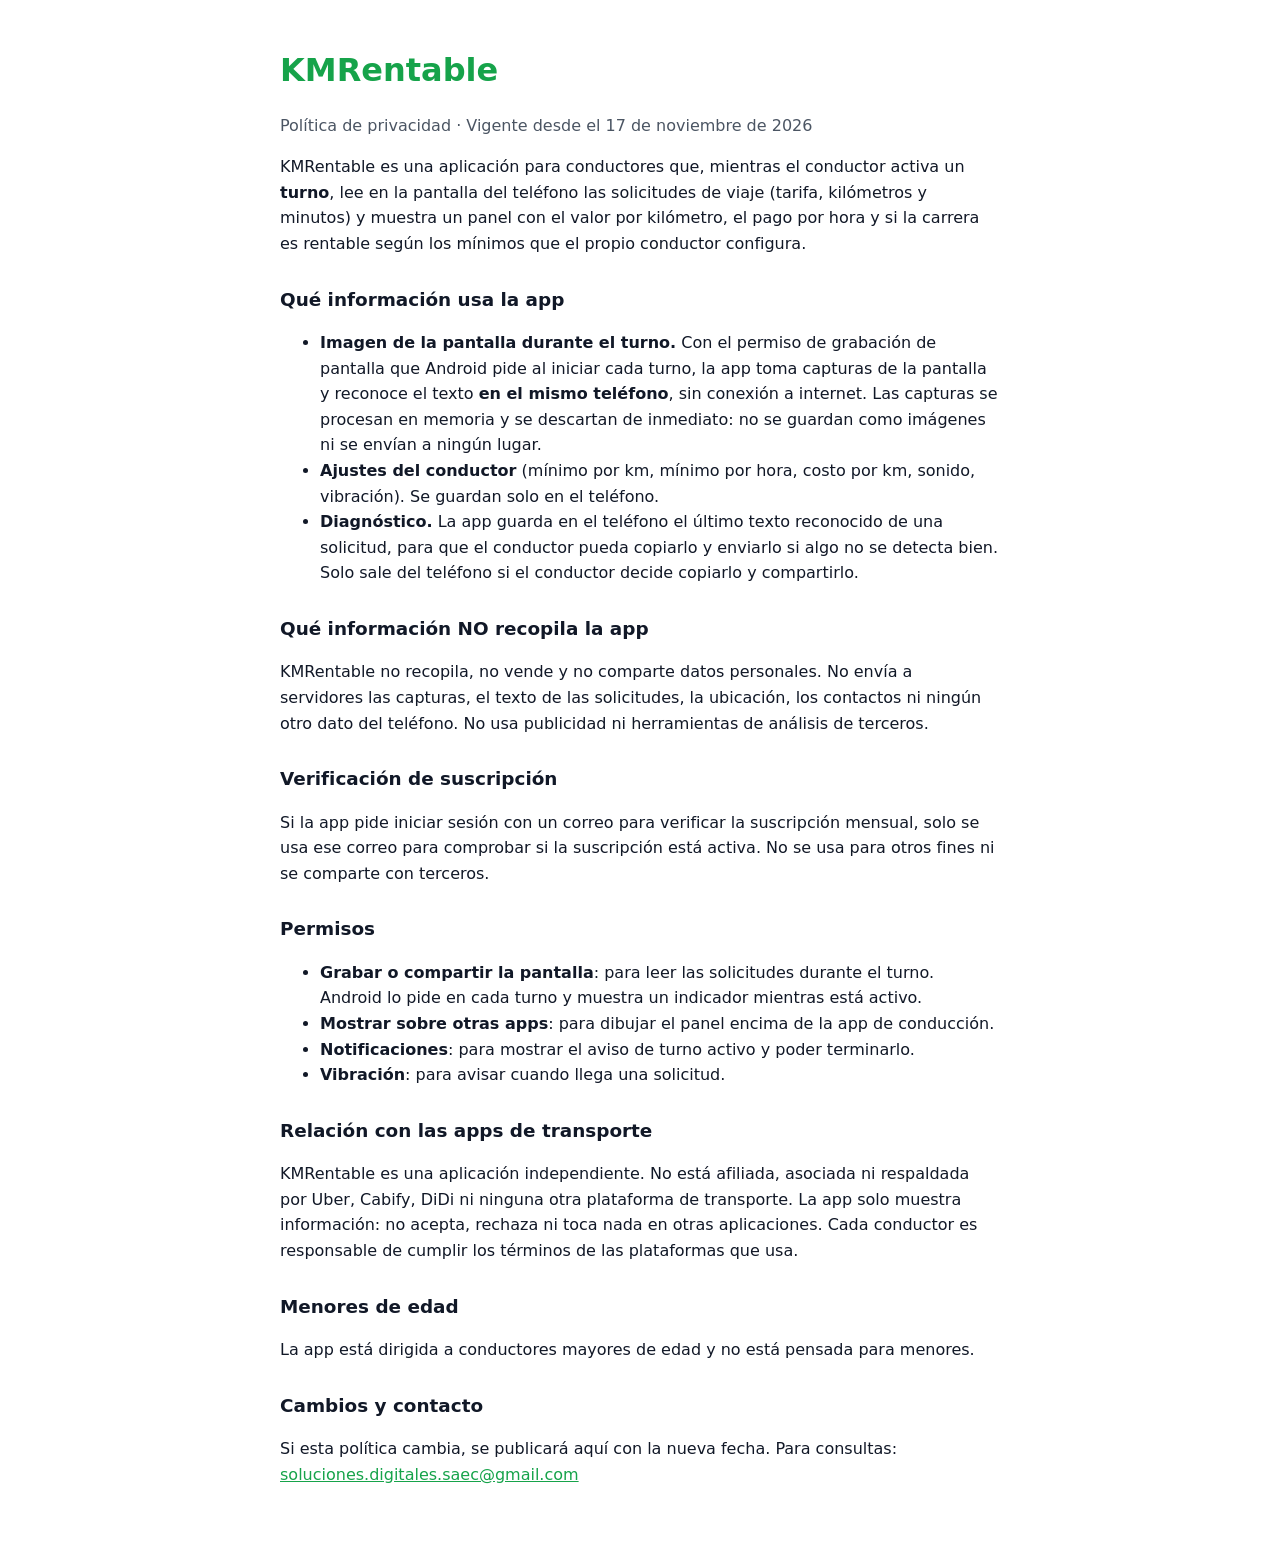
==== carrera-rentable/play/politica-privacidad.html @ ff3455c7 "Preparar Google Play: política de privacidad, ficha, AAB con clave de subida - play/politica-privaci" ====
<!doctype html>
<html lang="es">
<head>
<meta charset="utf-8">
<meta name="viewport" content="width=device-width, initial-scale=1">
<title>KMRentable · Política de privacidad</title>
<style>
  :root { --bg: #ffffff; --fg: #111827; --muted: #4b5563; --accent: #16a34a; }
  @media (prefers-color-scheme: dark) { :root { --bg: #001220; --fg: #f3f4f6; --muted: #9ca3af; --accent: #4ade80; } }
  body { background: var(--bg); color: var(--fg); font-family: system-ui, -apple-system, "Segoe UI", Roboto, sans-serif;
         line-height: 1.6; margin: 0; padding: 24px 16px 48px; }
  main { max-width: 720px; margin: 0 auto; }
  h1 { color: var(--accent); margin-bottom: 4px; }
  h2 { margin-top: 28px; font-size: 1.15rem; }
  .muted { color: var(--muted); }
  a { color: var(--accent); }
</style>
</head>
<body>
<main>
<h1>KMRentable</h1>
<p class="muted">Política de privacidad · Vigente desde el 17 de noviembre de 2026</p>

<p>KMRentable es una aplicación para conductores que, mientras el conductor activa un <strong>turno</strong>,
lee en la pantalla del teléfono las solicitudes de viaje (tarifa, kilómetros y minutos) y muestra un panel
con el valor por kilómetro, el pago por hora y si la carrera es rentable según los mínimos que el propio
conductor configura.</p>

<h2>Qué información usa la app</h2>
<ul>
  <li><strong>Imagen de la pantalla durante el turno.</strong> Con el permiso de grabación de pantalla que Android
      pide al iniciar cada turno, la app toma capturas de la pantalla y reconoce el texto <strong>en el mismo
      teléfono</strong>, sin conexión a internet. Las capturas se procesan en memoria y se descartan de inmediato:
      no se guardan como imágenes ni se envían a ningún lugar.</li>
  <li><strong>Ajustes del conductor</strong> (mínimo por km, mínimo por hora, costo por km, sonido, vibración).
      Se guardan solo en el teléfono.</li>
  <li><strong>Diagnóstico.</strong> La app guarda en el teléfono el último texto reconocido de una solicitud,
      para que el conductor pueda copiarlo y enviarlo si algo no se detecta bien. Solo sale del teléfono si el
      conductor decide copiarlo y compartirlo.</li>
</ul>

<h2>Qué información NO recopila la app</h2>
<p>KMRentable no recopila, no vende y no comparte datos personales. No envía a servidores las capturas, el texto
de las solicitudes, la ubicación, los contactos ni ningún otro dato del teléfono. No usa publicidad ni
herramientas de análisis de terceros.</p>

<h2>Verificación de suscripción</h2>
<p>Si la app pide iniciar sesión con un correo para verificar la suscripción mensual, solo se usa ese correo para
comprobar si la suscripción está activa. No se usa para otros fines ni se comparte con terceros.</p>

<h2>Permisos</h2>
<ul>
  <li><strong>Grabar o compartir la pantalla</strong>: para leer las solicitudes durante el turno. Android lo
      pide en cada turno y muestra un indicador mientras está activo.</li>
  <li><strong>Mostrar sobre otras apps</strong>: para dibujar el panel encima de la app de conducción.</li>
  <li><strong>Notificaciones</strong>: para mostrar el aviso de turno activo y poder terminarlo.</li>
  <li><strong>Vibración</strong>: para avisar cuando llega una solicitud.</li>
</ul>

<h2>Relación con las apps de transporte</h2>
<p>KMRentable es una aplicación independiente. No está afiliada, asociada ni respaldada por Uber, Cabify, DiDi ni
ninguna otra plataforma de transporte. La app solo muestra información: no acepta, rechaza ni toca nada en otras
aplicaciones. Cada conductor es responsable de cumplir los términos de las plataformas que usa.</p>

<h2>Menores de edad</h2>
<p>La app está dirigida a conductores mayores de edad y no está pensada para menores.</p>

<h2>Cambios y contacto</h2>
<p>Si esta política cambia, se publicará aquí con la nueva fecha. Para consultas:
<a href="mailto:soluciones.digitales.saec@gmail.com">soluciones.digitales.saec@gmail.com</a></p>
</main>
</body>
</html>
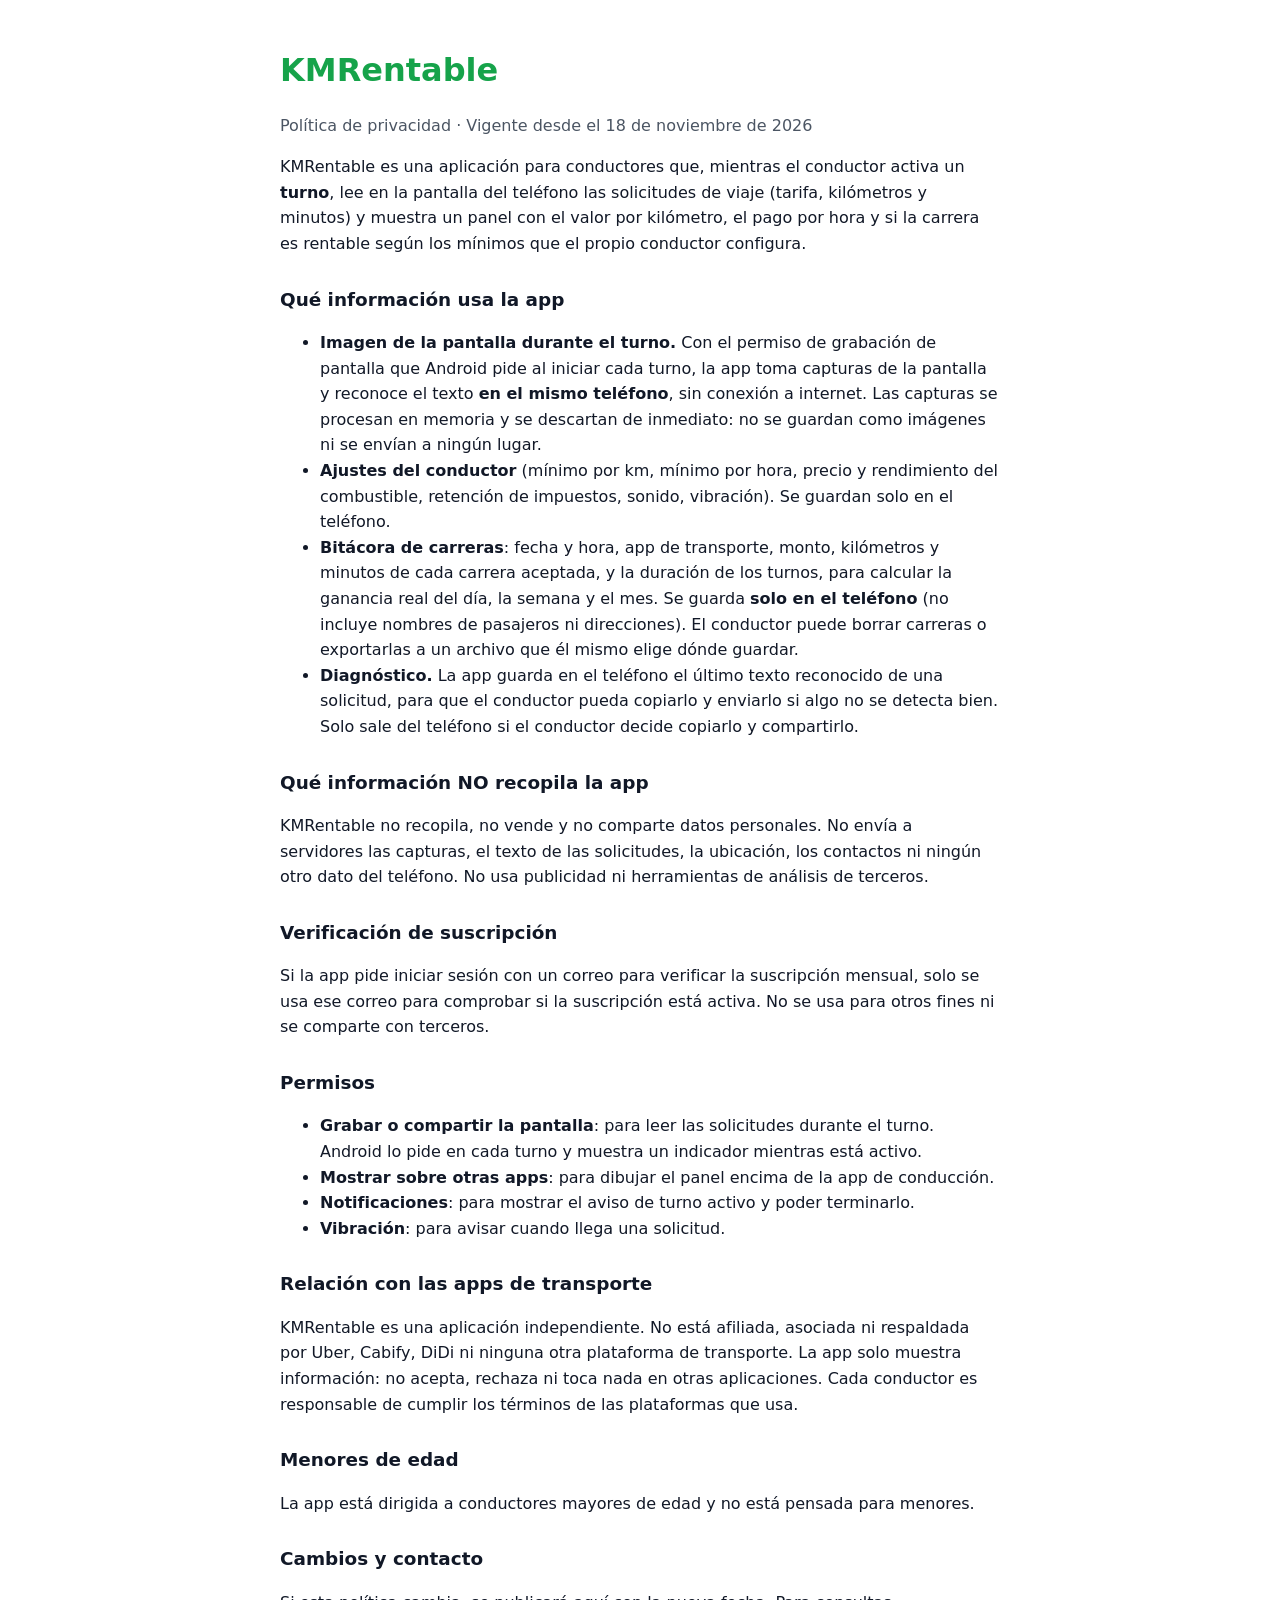
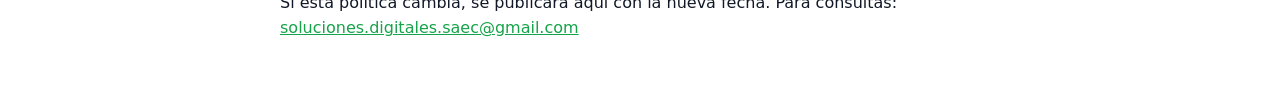
==== commit 864c4191: "Bitácora de carreras y ganancia real (hoy, semana y mes) - Core: Vehicle (combustible por km), Trip," ====
--- a/carrera-rentable/play/politica-privacidad.html
+++ b/carrera-rentable/play/politica-privacidad.html
@@ -19,7 +19,7 @@
 <body>
 <main>
 <h1>KMRentable</h1>
-<p class="muted">Política de privacidad · Vigente desde el 17 de noviembre de 2026</p>
+<p class="muted">Política de privacidad · Vigente desde el 18 de noviembre de 2026</p>
 
 <p>KMRentable es una aplicación para conductores que, mientras el conductor activa un <strong>turno</strong>,
 lee en la pantalla del teléfono las solicitudes de viaje (tarifa, kilómetros y minutos) y muestra un panel
@@ -32,8 +32,12 @@
       pide al iniciar cada turno, la app toma capturas de la pantalla y reconoce el texto <strong>en el mismo
       teléfono</strong>, sin conexión a internet. Las capturas se procesan en memoria y se descartan de inmediato:
       no se guardan como imágenes ni se envían a ningún lugar.</li>
-  <li><strong>Ajustes del conductor</strong> (mínimo por km, mínimo por hora, costo por km, sonido, vibración).
-      Se guardan solo en el teléfono.</li>
+  <li><strong>Ajustes del conductor</strong> (mínimo por km, mínimo por hora, precio y rendimiento del combustible,
+      retención de impuestos, sonido, vibración). Se guardan solo en el teléfono.</li>
+  <li><strong>Bitácora de carreras</strong>: fecha y hora, app de transporte, monto, kilómetros y minutos de cada
+      carrera aceptada, y la duración de los turnos, para calcular la ganancia real del día, la semana y el mes.
+      Se guarda <strong>solo en el teléfono</strong> (no incluye nombres de pasajeros ni direcciones). El conductor
+      puede borrar carreras o exportarlas a un archivo que él mismo elige dónde guardar.</li>
   <li><strong>Diagnóstico.</strong> La app guarda en el teléfono el último texto reconocido de una solicitud,
       para que el conductor pueda copiarlo y enviarlo si algo no se detecta bien. Solo sale del teléfono si el
       conductor decide copiarlo y compartirlo.</li>
